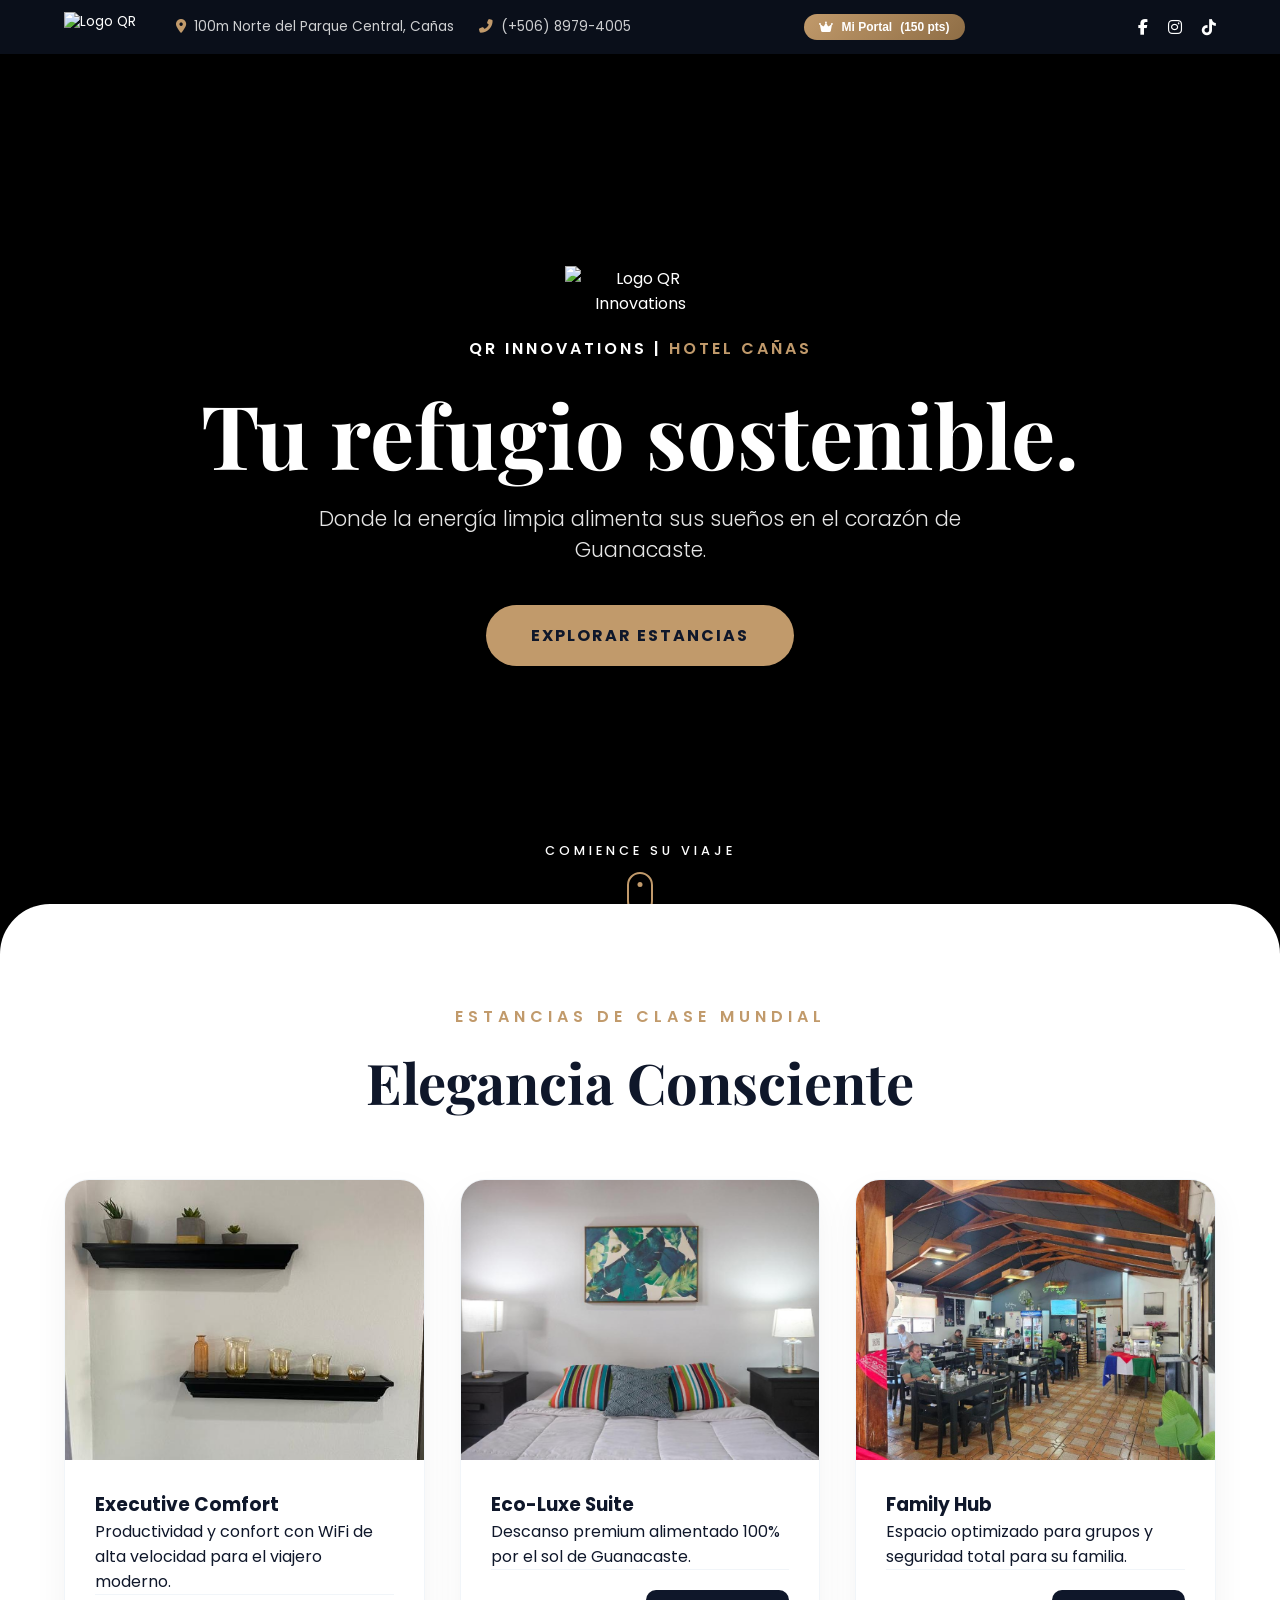
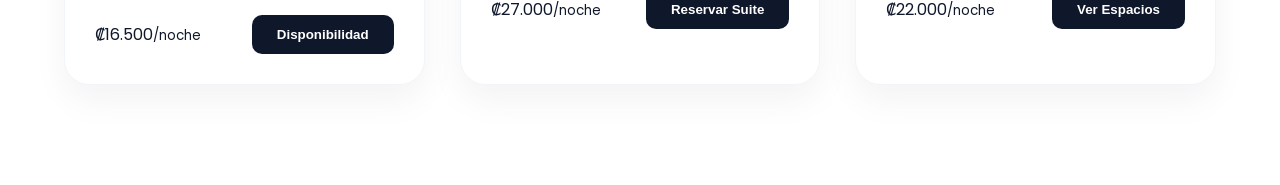
==== index.html @ e87ef554 "maqueta web para hotel canas" ====
<!DOCTYPE html>
<html lang="es">
<head>
    <meta charset="UTF-8">
    <meta name="viewport" content="width=device-width, initial-scale=1.0">
    <title>Hotel Cañas | Experiencia Sostenible</title>
    <link rel="icon" type="image/png" href="assets/Logo.png">
    
    <link rel="stylesheet" href="https://cdnjs.cloudflare.com/ajax/libs/font-awesome/6.4.0/css/all.min.css">
    <link rel="stylesheet" href="style.css">
    <link href="https://fonts.googleapis.com/css2?family=Playfair+Display:wght@700&family=Poppins:wght@300;400;600&display=swap" rel="stylesheet">
</head>
<body>

    <div class="top-bar">
        <div class="top-bar-container">
            <div class="contact-info">
                <img src="assets/Logo.png" alt="Logo QR" style="height: 30px; width: auto; margin-right: 15px; vertical-align: middle;">
                <a href="#" target="_blank"><i class="fas fa-map-marker-alt"></i> 100m Norte del Parque Central, Cañas</a>
                <a href="tel:+50689794005"><i class="fas fa-phone-alt"></i> (+506) 8979-4005</a>
            </div>
            
            <div class="user-access">
                <button class="btn-loyalty" id="loyaltyTrigger">
                    <i class="fas fa-crown"></i> Mi Portal <span>(150 pts)</span>
                </button>
            </div>

            <div class="social-links">
                <a href="#"><i class="fab fa-facebook-f"></i></a>
                <a href="#"><i class="fab fa-instagram"></i></a>
                <a href="#"><i class="fab fa-tiktok"></i></a>
            </div>
        </div>
    </div>

    <header class="hero-impact">
        <video autoplay muted loop playsinline id="hero-video">
            <source src="assets/PlayaVideo1.mp4" type="video/mp4">
        </video>
        <div class="layer-overlay"></div>
        
        <div class="hero-content-impact">
            <img src="assets/Logo.png" alt="Logo QR Innovations" style="max-width: 150px; margin-bottom: 20px; filter: drop-shadow(0 5px 15px rgba(0,0,0,0.5));">
            <div class="logo-top">QR INNOVATIONS | <span>Hotel Cañas</span></div>
            <h1>Tu refugio sostenible.</h1>
            <p>Donde la energía limpia alimenta sus sueños en el corazón de Guanacaste.</p>
            <a href="#rooms" class="btn-wow">Explorar Estancias</a>
        </div>

        <div class="scroll-down-wrapper" id="scrollArrow">
            <span>Comience su viaje</span>
            <div class="icon-scroll"></div>
        </div>
    </header>

    <section id="rooms" class="section-rooms">
        <div class="container">
            <span class="pre-title">Estancias de Clase Mundial</span>
            <h2 class="main-title">Elegancia Consciente</h2>
            <div class="rooms-grid">
                <div class="room-card-premium">
                    <div class="room-img-wrapper">
                        <img src="assets/305399201.jpg" alt="Executive">
                        <div class="room-badge">Más buscada</div>
                    </div>
                    <div class="room-details">
                        <h3>Executive Comfort</h3>
                        <p>Productividad y confort con WiFi de alta velocidad para el viajero moderno.</p>
                        <div class="room-footer">
                            <span class="price">₡16.500<small>/noche</small></span>
                            <button class="btn-book-gold">Disponibilidad</button>
                        </div>
                    </div>
                </div>
                <div class="room-card-premium featured">
                    <div class="room-img-wrapper">
                        <img src="assets/373842925.jpg" alt="Eco-Luxe">
                        <div class="room-badge-gold">Recomendada</div>
                    </div>
                    <div class="room-details">
                        <h3>Eco-Luxe Suite</h3>
                        <p>Descanso premium alimentado 100% por el sol de Guanacaste.</p>
                        <div class="room-footer">
                            <span class="price">₡27.000<small>/noche</small></span>
                            <button class="btn-book-gold">Reservar Suite</button>
                        </div>
                    </div>
                </div>
                <div class="room-card-premium">
                    <div class="room-img-wrapper">
                        <img src="assets/730682092.jpg" alt="Family">
                    </div>
                    <div class="room-details">
                        <h3>Family Hub</h3>
                        <p>Espacio optimizado para grupos y seguridad total para su familia.</p>
                        <div class="room-footer">
                            <span class="price">₡22.000<small>/noche</small></span>
                            <button class="btn-book-gold">Ver Espacios</button>
                        </div>
                    </div>
                </div>
            </div>
        </div>
    </section>

    <div id="bookingModal" class="modal">
        <div class="modal-content">
            <span class="close-modal">&times;</span>
            
            <div id="step1-calendar">
                <div class="modal-header">
                    <h3>Reserve su Experiencia</h3>
                    <p>Seleccione sus fechas de estancia</p>
                </div>
                <div class="booking-grid">
                    <div class="calendar-wrapper">
                        <div class="calendar-header">
                            <span>Marzo 2026</span>
                        </div>
                        <div class="calendar-days">
                            <span>D</span><span>L</span><span>M</span><span>M</span><span>J</span><span>V</span><span>S</span>
                            <div class="days-grid">
                                <span class="past">1</span><span class="past">2</span><span class="past">3</span><span class="past">4</span><span class="past">5</span><span class="past">6</span><span class="past">7</span>
                                <span class="past">8</span><span class="current">9</span><span class="selected">10</span><span class="selected">11</span><span>12</span><span>13</span><span>14</span>
                                <span>15</span><span>16</span><span>17</span><span>18</span><span>19</span><span>20</span><span>21</span>
                                <span>22</span><span>23</span><span>24</span><span>25</span><span>26</span><span>27</span><span>28</span>
                            </div>
                        </div>
                    </div>

                    <form class="booking-form">
                        <div class="form-group">
                            <label>Huéspedes</label>
                            <select>
                                <option>2 Adultos</option>
                                <option>2 Adultos, 1 Niño</option>
                                <option>3 Adultos</option>
                            </select>
                        </div>
                        <div class="price-summary">
                            <div class="row"><span>₡27.000 x 2 noches</span> <span>₡54.000</span></div>
                            <div class="row"><span>Cargos por servicio</span> <span>₡0</span></div>
                            <div class="row total"><span>Total Estancia</span> <span>₡54.000</span></div>
                        </div>
                        <button type="button" class="btn-finalize" onclick="goToStep2()">Confirmar y Pagar</button>
                    </form>
                </div>
            </div>

            <div id="confirmationStep" class="confirm-container" style="display:none;">
                <div class="confirm-grid">
                    <div class="guest-details">
                        <h2>Casi listo, <span class="gold-text">asegure su lugar</span></h2>
                        <p class="subtitle">Complete sus datos para finalizar la reserva.</p>
                        <form class="premium-form">
                            <div class="input-row">
                                <div class="input-group">
                                    <label>Nombre Completo</label>
                                    <input type="text" placeholder="Ej. Juan Pérez">
                                </div>
                            </div>
                            <div class="input-row">
                                <div class="input-group">
                                    <label>Correo Electrónico</label>
                                    <input type="email" placeholder="nombre@ejemplo.com">
                                </div>
                                <div class="input-group">
                                    <label>Teléfono</label>
                                    <input type="tel" placeholder="+506 0000 0000">
                                </div>
                            </div>
                            <div class="input-group">
                                <label>Peticiones Especiales (Opcional)</label>
                                <textarea placeholder="¿Alguna alergia o preferencia de habitación?"></textarea>
                            </div>
                            <div class="payment-notice">
                                <i class="fas fa-shield-alt"></i>
                                <span>Pago seguro al llegar al hotel. No solicitamos tarjeta ahora.</span>
                            </div>
                            <button type="button" class="btn-finalize" onclick="showSuccess()">Finalizar Reserva</button>
                        </form>
                    </div>
                    <div class="booking-summary-card">
                        <div class="summary-img" style="background-image: url('assets/373842925.jpg');">
                            <span class="price-tag">₡27.000 / noche</span>
                        </div>
                        <div class="summary-content">
                            <h3>Eco-Luxe Suite</h3>
                            <div class="summary-info">
                                <div class="info-item"><i class="fas fa-calendar-check"></i> <span>10 Mar - 12 Mar (2 noches)</span></div>
                                <div class="info-item"><i class="fas fa-users"></i> <span>2 Adultos</span></div>
                                <div class="info-item"><i class="fas fa-leaf"></i> <span>Estancia Sostenible</span></div>
                            </div>
                            <div class="total-block">
                                <div class="total-row"><span>Subtotal</span><span>₡54.000</span></div>
                                <div class="total-row total-price"><span>Total</span><span>₡54.000</span></div>
                            </div>
                        </div>
                    </div>
                </div>
            </div>

            <div id="successStep" class="success-container" style="display:none;">
                <div class="success-content">
                    <div class="swal-icon-shaking">
                        <i class="fas fa-check-circle" style="font-size: 60px; color: #22c55e;"></i>
                    </div>
                    <h2>¡Reserva Confirmada!</h2>
                    <p>Todo está listo para su llegada al <strong>Hotel Cañas</strong>.</p>
                    <div class="ticket-summary" style="background: #f8fafc; padding: 20px; border-radius: 15px; margin: 20px 0; border: 2px dashed #ddd;">
                        <div class="ticket-header">
                            <span>Código de Reserva:</span>
                            <strong style="color: var(--gold);">#QR-2026-HC</strong>
                        </div>
                    </div>
                    <div class="success-actions">
                        <button class="btn-finalize" onclick="location.reload()">Regresar al Inicio</button>
                    </div>
                </div>
            </div>
        </div>
    </div>

    <div id="loyaltyModal" class="modal">
        <div class="modal-content loyalty-card">
            <span class="close-modal">&times;</span>
            <div class="loyalty-header">
                <div class="user-badge">Socio Oro</div>
                <h2>¡Bienvenido, Juan Pérez!</h2>
                <p>Tienes **150 puntos** acumulados.</p>
            </div>
            <div class="points-bar">
                <div class="progress" style="width: 75%;"></div>
                <span>Faltan 50 pts para una **Noche Gratis**</span>
            </div>
            <div class="benefits-grid">
                <div class="benefit-item">
                    <i class="fas fa-coffee"></i>
                    <span>Desayuno Gratis</span>
                </div>
                <div class="benefit-item">
                    <i class="fas fa-clock"></i>
                    <span>Late Check-out</span>
                </div>
            </div>
        </div>
    </div>

    <div id="metricsModal" class="modal">
        <div class="modal-content metrics-bg">
            <span class="close-modal">&times;</span>
            <div class="metrics-header">
                <h3>QR Dashboard | <span class="gold-text">Hotel Cañas</span></h3>
                <p>Reporte en Tiempo Real</p>
            </div>
            <div class="stats-grid">
                <div class="stat-card">
                    <small>Reservas hoy</small>
                    <strong>12</strong>
                </div>
                <div class="stat-card">
                    <small>Ingresos</small>
                    <strong>₡1.250.000</strong>
                </div>
            </div>
        </div>
    </div>

    <script src="script.js"></script>
</body>
</html>
---- style.css ----
/* PROYECTO: Hotel Cañas - QR Innovations 
   VERSION: Final Premium (Equilibrio Visual Total)
*/

:root {
    --gold: #C19A6B;
    --dark: #0f172a;
    --white: #ffffff;
    --transition: all 0.5s cubic-bezier(0.4, 0, 0.2, 1);
}

* { margin: 0; padding: 0; box-sizing: border-box; scroll-behavior: smooth; }
body { font-family: 'Poppins', sans-serif; background: #f8fafc; color: var(--dark); overflow-x: hidden; }

/* --- TOP BAR --- */
.top-bar { background: #0a0f1a; color: white; padding: 12px 5%; font-size: 0.85rem; position: relative; z-index: 100; }
.top-bar-container { max-width: 1400px; margin: 0 auto; display: flex; justify-content: space-between; align-items: center; }
.contact-info { display: flex; gap: 25px; }
.contact-info a { color: rgba(255,255,255,0.8); text-decoration: none; display: flex; align-items: center; gap: 8px; transition: 0.3s; }
.contact-info i { color: var(--gold); }
.social-links { display: flex; gap: 20px; }
.social-links a { color: white; text-decoration: none; transition: 0.3s; font-size: 1rem; }
.social-links a:hover { color: var(--gold); transform: translateY(-2px); }

/* --- HERO SECTION (CENTRE PERFECTO) --- */
.hero-impact {
    position: relative;
    height: 100vh;
    width: 100%;
    display: flex;
    flex-direction: column;
    align-items: center;
    overflow: hidden;
    background: #000;
}

#hero-video {
    position: absolute;
    top: 50%; left: 50%;
    min-width: 100%; min-height: 100%;
    transform: translate(-50%, -50%);
    z-index: 1;
    object-fit: cover;
}

.layer-overlay {
    position: absolute;
    top: 0; left: 0; width: 100%; height: 100%;
    background: linear-gradient(to bottom, rgba(0,0,0,0.2), rgba(0,0,0,0.8));
    z-index: 2;
}

/* El truco: Usamos flex-grow en elementos vacíos para centrar el bloque de texto */
.hero-impact::before {
    content: '';
    flex-grow: 1.2; /* Este espacio empuja el texto hacia abajo */
    z-index: 3;
}

.hero-content-impact {
    position: relative;
    z-index: 3;
    text-align: center;
    color: white;
    padding: 0 20px;
    flex-grow: 1; /* Este bloque ocupa el centro */
}

.logo-top { font-weight: 600; letter-spacing: 3px; margin-bottom: 25px; font-size: 1rem; text-transform: uppercase; }
.logo-top span { color: var(--gold); }

h1 { 
    font-family: 'Playfair Display', serif; 
    font-size: clamp(2.8rem, 8vw, 5.5rem); 
    line-height: 1.1; 
    margin-bottom: 20px; 
    text-shadow: 0 10px 30px rgba(0,0,0,0.5);
}

.hero-content-impact p { 
    font-size: 1.3rem; 
    font-weight: 300; 
    max-width: 750px; 
    margin: 0 auto 40px; 
    opacity: 0.9;
}

.btn-wow {
    display: inline-block;
    background: var(--gold);
    color: var(--dark);
    padding: 18px 45px;
    border-radius: 50px;
    text-decoration: none;
    font-weight: 700;
    text-transform: uppercase;
    letter-spacing: 2px;
    transition: var(--transition);
    box-shadow: 0 10px 20px rgba(0,0,0,0.3);
}

/* SCROLL INDICATOR (BAJO Y SEGURO) */
.scroll-down-wrapper {
    position: relative;
    z-index: 4;
    text-align: center;
    cursor: pointer;
    padding-bottom: 40px; /* Margen de seguridad con el borde inferior */
    width: 100%;
}

.scroll-down-wrapper span {
    color: white;
    font-size: 0.8rem;
    text-transform: uppercase;
    letter-spacing: 4px;
    display: block;
    margin-bottom: 12px;
    font-weight: 500;
}

.icon-scroll {
    width: 26px;
    height: 42px;
    border: 2px solid var(--gold);
    border-radius: 15px;
    margin: 0 auto;
    position: relative;
}

.icon-scroll::before {
    content: '';
    position: absolute;
    top: 8px; left: 50%;
    width: 5px; height: 5px;
    background: var(--gold);
    border-radius: 50%;
    transform: translateX(-50%);
    animation: scroll-anim 2s infinite;
}

@keyframes scroll-anim {
    0% { opacity: 1; top: 8px; }
    100% { opacity: 0; top: 25px; }
}

/* --- SECCIÓN HABITACIONES --- */
.section-rooms { 
    padding: 100px 5%; 
    background: white; 
    border-radius: 50px 50px 0 0; 
    margin-top: -50px; 
    position: relative; 
    z-index: 10; 
}

.container { max-width: 1300px; margin: 0 auto; }
.pre-title { display: block; text-align: center; color: var(--gold); letter-spacing: 5px; font-weight: 600; margin-bottom: 15px; text-transform: uppercase; }
.main-title { text-align: center; font-family: 'Playfair Display', serif; font-size: clamp(2.5rem, 5vw, 3.5rem); margin-bottom: 60px; }
.rooms-grid { display: grid; grid-template-columns: repeat(auto-fit, minmax(320px, 1fr)); gap: 35px; }
.room-card-premium { background: white; border-radius: 25px; overflow: hidden; box-shadow: 0 15px 35px rgba(0,0,0,0.05); transition: var(--transition); border: 1px solid #f1f5f9; }
.room-card-premium:hover { transform: translateY(-15px); box-shadow: 0 30px 60px rgba(0,0,0,0.1); }
.room-img-wrapper { height: 280px; overflow: hidden; position: relative; }
.room-img-wrapper img { width: 100%; height: 100%; object-fit: cover; transition: 0.8s; }
.room-card-premium:hover img { transform: scale(1.1); }
.room-details { padding: 30px; }
.room-footer { display: flex; justify-content: space-between; align-items: center; padding-top: 20px; border-top: 1px solid #f1f5f9; }
.btn-book-gold { background: var(--dark); color: white; border: none; padding: 12px 25px; border-radius: 10px; font-weight: 600; cursor: pointer; transition: 0.3s; }
/* ESTILOS DEL MODAL */
.modal {
    display: none; 
    position: fixed; 
    z-index: 2000; 
    left: 0; top: 0; width: 100%; height: 100%;
    background-color: rgba(0,0,0,0.8);
    backdrop-filter: blur(8px);
    align-items: center; justify-content: center;
}

.modal-content {
    background: white;
    padding: 40px;
    border-radius: 30px;
    width: 90%; max-width: 800px;
    position: relative;
    animation: modalAppear 0.4s ease-out;
}

@keyframes modalAppear {
    from { transform: translateY(50px); opacity: 0; }
    to { transform: translateY(0); opacity: 1; }
}

.close-modal {
    position: absolute; right: 25px; top: 20px;
    font-size: 30px; cursor: pointer; color: #999;
}

.modal-header { text-align: center; margin-bottom: 30px; }
.modal-header h3 { font-family: 'Playfair Display', serif; font-size: 2rem; }

.booking-grid { display: grid; grid-template-columns: 1fr 1fr; gap: 30px; }

/* Calendario */
.calendar-wrapper { border: 1px solid #eee; padding: 20px; border-radius: 15px; }
.calendar-header { text-align: center; font-weight: 600; margin-bottom: 15px; }
.days-grid { display: grid; grid-template-columns: repeat(7, 1fr); text-align: center; gap: 10px; }
.days-grid span { padding: 8px; border-radius: 5px; font-size: 0.9rem; }
.past { color: #ccc; text-decoration: line-through; }
.selected { background: var(--gold); color: white; font-weight: 700; }
.current { border: 1px solid var(--gold); }

/* Formulario */
.booking-form { display: flex; flex-direction: column; justify-content: space-between; }
.form-group label { display: block; margin-bottom: 8px; font-weight: 600; }
.form-group select { width: 100%; padding: 12px; border-radius: 10px; border: 1px solid #ddd; }

.price-summary { background: #f9f9f9; padding: 20px; border-radius: 15px; margin: 20px 0; }
.row { display: flex; justify-content: space-between; margin-bottom: 10px; font-size: 0.9rem; }
.total { border-top: 1px solid #ddd; pt: 10px; font-weight: 800; font-size: 1.1rem; color: var(--dark); }

.btn-confirm {
    background: var(--dark); color: white; border: none; padding: 15px;
    border-radius: 12px; font-weight: 700; cursor: pointer; transition: 0.3s;
}
.btn-confirm:hover { background: var(--gold); }

@media (max-width: 600px) { .booking-grid { grid-template-columns: 1fr; } }

/* --- MEJORA DEL CALENDARIO --- */
.calendar-header { 
    text-align: center; 
    font-weight: 700; 
    margin-bottom: 20px;
    font-size: 1.1rem;
    color: var(--dark);
    text-transform: uppercase;
    letter-spacing: 1px;
}

/* Quitamos el borde de botón al texto del mes */
.calendar-header button {
    background: none;
    border: none;
    font: inherit;
    color: inherit;
    cursor: default;
}

/* --- MEJORA DEL SELECT (HUÉSPEDES) --- */
.form-group select { 
    width: 100%; 
    padding: 15px; 
    border-radius: 12px; 
    border: 2px solid #f1f5f9; 
    background-color: #f8fafc;
    font-family: 'Poppins', sans-serif;
    font-size: 1rem;
    color: var(--dark);
    appearance: none; /* Quitamos la flecha por defecto */
    background-image: url("data:image/svg+xml,%3Csvg xmlns='http://www.w3.org/2000/svg' width='12' height='12' fill='%23C19A6B' viewBox='0 0 16 16'%3E%3Cpath d='M7.247 11.14 2.451 5.658C2.185 5.355 2.403 5 2.8 5h9.4c.397 0 .615.355.349.658l-4.796 5.482a.5.5 0 0 1-.706 0z'/%3E%3C/svg%3E");
    background-repeat: no-repeat;
    background-position: calc(100% - 20px) center;
    cursor: pointer;
    transition: all 0.3s;
}

.form-group select:focus {
    outline: none;
    border-color: var(--gold);
    background-color: white;
    box-shadow: 0 0 0 4px rgba(193, 154, 107, 0.1);
}

/* --- AJUSTE DE DÍAS --- */
.calendar-days span {
    font-weight: 600;
    color: #94a3b8;
    margin-bottom: 10px;
    display: inline-block;
}

.days-grid span {
    display: flex;
    align-items: center;
    justify-content: center;
    height: 35px;
    width: 35px;
    margin: 0 auto;
    transition: 0.3s;
    cursor: pointer;
}

.days-grid span:not(.past):not(.selected):hover {
    background: #f1f5f9;
    color: var(--gold);
}

/* --- CONFIRMACIÓN DE RESERVA --- */
.confirm-container {
    max-width: 1100px;
    margin: 50px auto;
    padding: 20px;
    animation: fadeIn 0.5s ease;
}

.confirm-grid {
    display: grid;
    grid-template-columns: 1.5fr 1fr;
    gap: 40px;
    align-items: start;
}

.gold-text { color: var(--gold); }
.subtitle { color: #64748b; margin-bottom: 30px; }

/* Formulario */
.premium-form .input-group { margin-bottom: 20px; }
.premium-form label { display: block; margin-bottom: 8px; font-weight: 600; font-size: 0.9rem; }
.premium-form input, .premium-form textarea {
    width: 100%;
    padding: 12px 15px;
    border: 2px solid #f1f5f9;
    border-radius: 10px;
    font-family: inherit;
    transition: 0.3s;
}
.premium-form input:focus { border-color: var(--gold); outline: none; background: #fff; }

.input-row { display: grid; grid-template-columns: 1fr 1fr; gap: 20px; }

.payment-notice {
    background: #f0fdf4;
    color: #166534;
    padding: 15px;
    border-radius: 10px;
    margin: 25px 0;
    display: flex;
    align-items: center;
    gap: 10px;
    font-size: 0.9rem;
}

.btn-finalize {
    width: 100%;
    background: var(--dark);
    color: white;
    padding: 18px;
    border: none;
    border-radius: 12px;
    font-weight: 700;
    font-size: 1.1rem;
    cursor: pointer;
    transition: 0.3s;
}
.btn-finalize:hover { background: var(--gold); transform: translateY(-3px); }

/* Card de Resumen */
.booking-summary-card {
    background: white;
    border-radius: 20px;
    overflow: hidden;
    box-shadow: 0 20px 40px rgba(0,0,0,0.1);
}

.summary-img { height: 180px; background-size: cover; background-position: center; position: relative; }
.price-tag { position: absolute; bottom: 15px; right: 15px; background: var(--gold); color: white; padding: 5px 15px; border-radius: 5px; font-weight: 600; }

.summary-content { padding: 25px; }
.summary-content h3 { margin-bottom: 20px; font-family: 'Playfair Display', serif; }

.info-item { display: flex; align-items: center; gap: 12px; margin-bottom: 12px; color: #475569; font-size: 0.9rem; }
.info-item i { color: var(--gold); }

.total-block { margin-top: 25px; padding-top: 20px; border-top: 2px dashed #f1f5f9; }
.total-row { display: flex; justify-content: space-between; margin-bottom: 10px; }
.total-price { font-size: 1.4rem; font-weight: 800; color: var(--dark); margin-top: 10px; }

@media (max-width: 850px) { .confirm-grid { grid-template-columns: 1fr; } }

/* --- PANTALLA DE ÉXITO --- */
.success-container {
    text-align: center;
    padding: 40px 20px;
    animation: scaleIn 0.5s cubic-bezier(0.175, 0.885, 0.32, 1.275);
}

@keyframes scaleIn {
    from { transform: scale(0.8); opacity: 0; }
    to { transform: scale(1); opacity: 1; }
}

.swal-icon-shaking i {
    font-size: 80px;
    color: #22c55e; /* Verde éxito */
    margin-bottom: 20px;
    display: inline-block;
}

.success-content h2 {
    font-family: 'Playfair Display', serif;
    font-size: 2.5rem;
    margin-bottom: 10px;
    color: var(--dark);
}

.ticket-summary {
    background: #f8fafc;
    border: 2px dashed #e2e8f0;
    border-radius: 15px;
    margin: 30px auto;
    max-width: 450px;
    padding: 20px;
}

.ticket-header {
    border-bottom: 1px solid #e2e8f0;
    padding-bottom: 15px;
    margin-bottom: 15px;
}

.ticket-header strong { color: var(--gold); font-size: 1.2rem; }

.success-actions {
    display: flex;
    gap: 15px;
    justify-content: center;
    margin-top: 30px;
}

.btn-print {
    background: white;
    border: 2px solid #ddd;
    padding: 12px 25px;
    border-radius: 10px;
    cursor: pointer;
    font-weight: 600;
}

.btn-close-final {
    background: var(--dark);
    color: white;
    border: none;
    padding: 12px 30px;
    border-radius: 10px;
    cursor: pointer;
    font-weight: 600;
}

.whatsapp-note {
    margin-top: 40px;
    font-size: 0.9rem;
    color: #64748b;
}

.whatsapp-note i { color: #25D366; }

/* BOTÓN LOYALTY TOP BAR */
.btn-loyalty {
    background: linear-gradient(135deg, var(--gold), #8e6d45);
    color: white; border: none; padding: 6px 15px; border-radius: 20px;
    font-size: 0.75rem; font-weight: 600; cursor: pointer; display: flex; align-items: center; gap: 8px;
}

/* PORTAL DE LEALTAD */
.loyalty-header { text-align: center; margin-bottom: 25px; }
.user-badge { background: #ffd700; color: #000; display: inline-block; padding: 4px 12px; border-radius: 50px; font-size: 0.7rem; font-weight: 800; margin-bottom: 10px; }
.points-bar { background: #eee; height: 12px; border-radius: 10px; position: relative; margin: 30px 0; }
.progress { background: var(--gold); height: 100%; border-radius: 10px; transition: 1s ease-in-out; }
.points-bar span { position: absolute; top: 18px; width: 100%; text-align: center; font-size: 0.8rem; color: #666; }

.benefits-grid { display: grid; grid-template-columns: 1fr 1fr; gap: 15px; margin-top: 40px; }
.benefit-item { border: 1px solid #eee; padding: 15px; border-radius: 15px; text-align: center; font-size: 0.8rem; }
.benefit-item.active { border-color: var(--gold); background: #fffdf9; }
.benefit-item.locked { opacity: 0.5; background: #f5f5f5; }
.benefit-item i { font-size: 1.5rem; color: var(--gold); margin-bottom: 8px; display: block; }

/* DASHBOARD DE MÉTRICAS */
.metrics-bg { background: #0f172a; color: white; border: 1px solid var(--gold); }
.metrics-header h3 { font-family: 'Playfair Display', serif; }
.stats-grid { display: grid; grid-template-columns: repeat(3, 1fr); gap: 15px; margin-top: 30px; }
.stat-card { background: rgba(255,255,255,0.05); padding: 15px; border-radius: 12px; border-left: 3px solid var(--gold); }
.stat-card strong { display: block; font-size: 1.2rem; margin: 5px 0; color: var(--gold); }
.stat-card span.up { color: #22c55e; font-size: 0.7rem; }

/* --- CORRECCIÓN DE TAMAÑO GRÁFICO CIRCULAR --- */

/* Mantenemos el contenedor blanco del mismo tamaño que los otros */
.chart-box {
    background: white;
    padding: 30px;
    border-radius: 20px;
    box-shadow: 0 10px 30px rgba(0,0,0,0.03);
    /* Aseguramos que el contenido se centre */
    display: flex;
    flex-direction: column;
    align-items: center; 
}

/* Reducimos el tamaño del canvas circular (Paso de 100% a 70%) */
.chart-box canvas[id="roomPrefChart"] {
    max-width: 70% !important; /* Limitamos el ancho para que no choque con los bordes */
    height: auto !important;
    margin: 0 auto; /* Centrado perfecto */
}
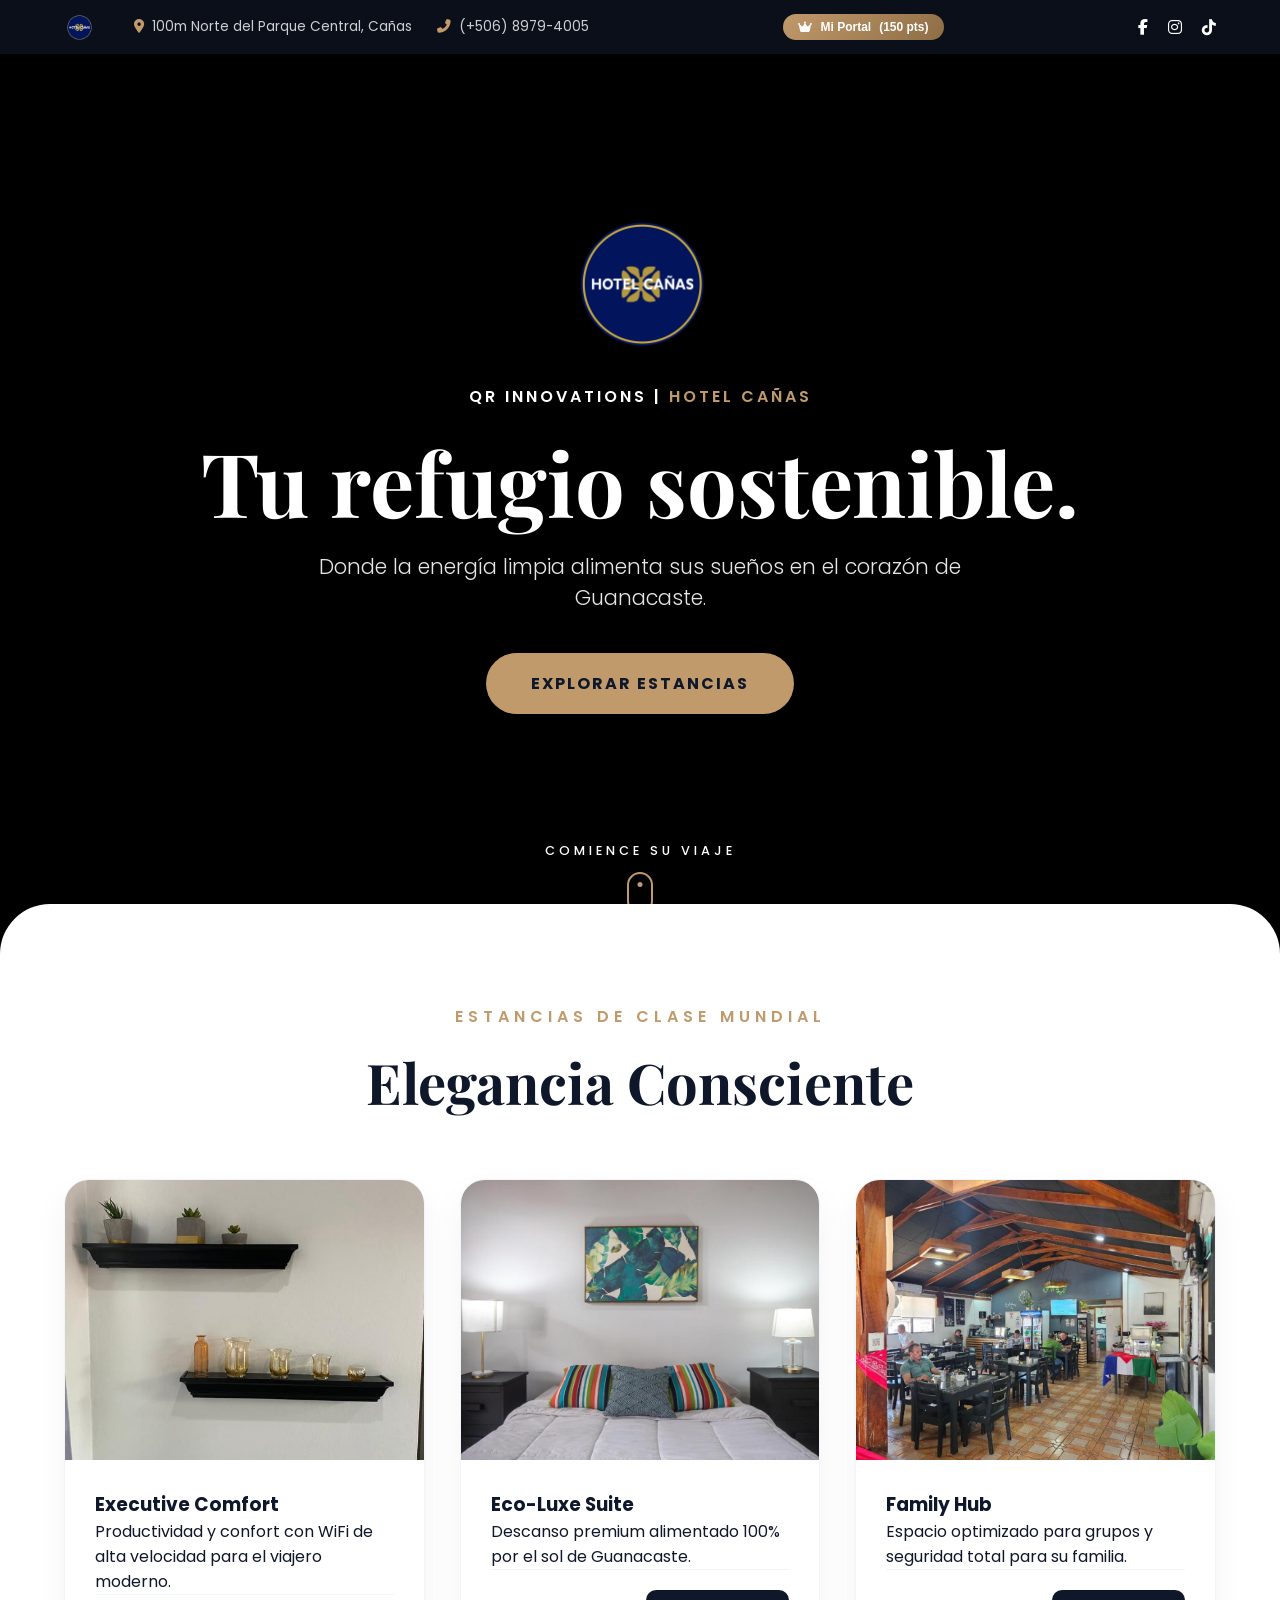
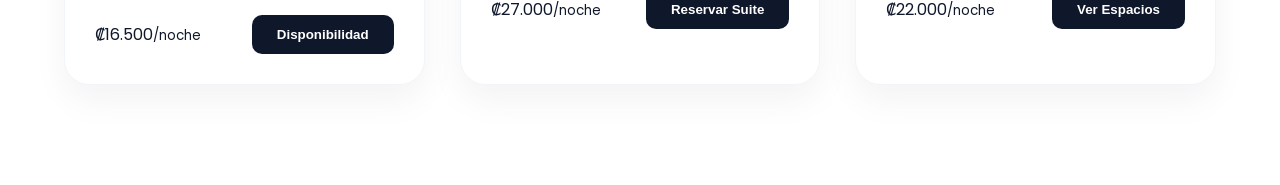
==== commit 467ffe85: "aaaaaaa" ====
--- a/index.html
+++ b/index.html
@@ -4,7 +4,7 @@
     <meta charset="UTF-8">
     <meta name="viewport" content="width=device-width, initial-scale=1.0">
     <title>Hotel Cañas | Experiencia Sostenible</title>
-    <link rel="icon" type="image/png" href="assets/Logo.png">
+    <link rel="icon" type="image/png" href="./assets/logo.png">
     
     <link rel="stylesheet" href="https://cdnjs.cloudflare.com/ajax/libs/font-awesome/6.4.0/css/all.min.css">
     <link rel="stylesheet" href="style.css">
@@ -15,7 +15,7 @@
     <div class="top-bar">
         <div class="top-bar-container">
             <div class="contact-info">
-                <img src="assets/Logo.png" alt="Logo QR" style="height: 30px; width: auto; margin-right: 15px; vertical-align: middle;">
+                <img src="./assets/logo.png" alt="Logo QR" style="height: 30px; width: auto; margin-right: 15px; vertical-align: middle;">
                 <a href="#" target="_blank"><i class="fas fa-map-marker-alt"></i> 100m Norte del Parque Central, Cañas</a>
                 <a href="tel:+50689794005"><i class="fas fa-phone-alt"></i> (+506) 8979-4005</a>
             </div>
@@ -36,20 +36,20 @@
 
     <header class="hero-impact">
         <video autoplay muted loop playsinline id="hero-video">
-            <source src="assets/PlayaVideo1.mp4" type="video/mp4">
+            <source src="./assets/PlayaVideo1.mp4" type="video/mp4">
         </video>
         <div class="layer-overlay"></div>
         
         <div class="hero-content-impact">
-            <img src="assets/Logo.png" alt="Logo QR Innovations" style="max-width: 150px; margin-bottom: 20px; filter: drop-shadow(0 5px 15px rgba(0,0,0,0.5));">
+            <img src="./assets/logo.png" alt="Logo QR Innovations" style="max-width: 150px; margin-bottom: 20px; filter: drop-shadow(0 5px 15px rgba(0,0,0,0.5));">
             <div class="logo-top">QR INNOVATIONS | <span>Hotel Cañas</span></div>
             <h1>Tu refugio sostenible.</h1>
             <p>Donde la energía limpia alimenta sus sueños en el corazón de Guanacaste.</p>
-            <a href="#rooms" class="btn-wow">Explorar Estancias</a>
+            <a href="#rooms" class="btn-wow">EXPLORAR ESTANCIAS</a>
         </div>
 
         <div class="scroll-down-wrapper" id="scrollArrow">
-            <span>Comience su viaje</span>
+            <span>COMIENCE SU VIAJE</span>
             <div class="icon-scroll"></div>
         </div>
     </header>
@@ -61,7 +61,7 @@
             <div class="rooms-grid">
                 <div class="room-card-premium">
                     <div class="room-img-wrapper">
-                        <img src="assets/305399201.jpg" alt="Executive">
+                        <img src="./assets/305399201.jpg" alt="Executive">
                         <div class="room-badge">Más buscada</div>
                     </div>
                     <div class="room-details">
@@ -75,7 +75,7 @@
                 </div>
                 <div class="room-card-premium featured">
                     <div class="room-img-wrapper">
-                        <img src="assets/373842925.jpg" alt="Eco-Luxe">
+                        <img src="./assets/373842925.jpg" alt="Eco-Luxe">
                         <div class="room-badge-gold">Recomendada</div>
                     </div>
                     <div class="room-details">
@@ -89,7 +89,7 @@
                 </div>
                 <div class="room-card-premium">
                     <div class="room-img-wrapper">
-                        <img src="assets/730682092.jpg" alt="Family">
+                        <img src="./assets/730682092.jpg" alt="Family">
                     </div>
                     <div class="room-details">
                         <h3>Family Hub</h3>
@@ -115,9 +115,7 @@
                 </div>
                 <div class="booking-grid">
                     <div class="calendar-wrapper">
-                        <div class="calendar-header">
-                            <span>Marzo 2026</span>
-                        </div>
+                        <div class="calendar-header"><span>Marzo 2026</span></div>
                         <div class="calendar-days">
                             <span>D</span><span>L</span><span>M</span><span>M</span><span>J</span><span>V</span><span>S</span>
                             <div class="days-grid">
@@ -128,15 +126,10 @@
                             </div>
                         </div>
                     </div>
-
                     <form class="booking-form">
                         <div class="form-group">
                             <label>Huéspedes</label>
-                            <select>
-                                <option>2 Adultos</option>
-                                <option>2 Adultos, 1 Niño</option>
-                                <option>3 Adultos</option>
-                            </select>
+                            <select><option>2 Adultos</option><option>2 Adultos, 1 Niño</option><option>3 Adultos</option></select>
                         </div>
                         <div class="price-summary">
                             <div class="row"><span>₡27.000 x 2 noches</span> <span>₡54.000</span></div>
@@ -154,46 +147,25 @@
                         <h2>Casi listo, <span class="gold-text">asegure su lugar</span></h2>
                         <p class="subtitle">Complete sus datos para finalizar la reserva.</p>
                         <form class="premium-form">
+                            <div class="input-group"><label>Nombre Completo</label><input type="text" placeholder="Ej. Juan Pérez"></div>
                             <div class="input-row">
-                                <div class="input-group">
-                                    <label>Nombre Completo</label>
-                                    <input type="text" placeholder="Ej. Juan Pérez">
-                                </div>
-                            </div>
-                            <div class="input-row">
-                                <div class="input-group">
-                                    <label>Correo Electrónico</label>
-                                    <input type="email" placeholder="nombre@ejemplo.com">
-                                </div>
-                                <div class="input-group">
-                                    <label>Teléfono</label>
-                                    <input type="tel" placeholder="+506 0000 0000">
-                                </div>
-                            </div>
-                            <div class="input-group">
-                                <label>Peticiones Especiales (Opcional)</label>
-                                <textarea placeholder="¿Alguna alergia o preferencia de habitación?"></textarea>
-                            </div>
-                            <div class="payment-notice">
-                                <i class="fas fa-shield-alt"></i>
-                                <span>Pago seguro al llegar al hotel. No solicitamos tarjeta ahora.</span>
-                            </div>
+                                <div class="input-group"><label>Correo Electrónico</label><input type="email" placeholder="nombre@ejemplo.com"></div>
+                                <div class="input-group"><label>Teléfono</label><input type="tel" placeholder="+506 0000 0000"></div>
+                            </div>
+                            <div class="input-group"><label>Peticiones Especiales</label><textarea placeholder="Opcional"></textarea></div>
+                            <div class="payment-notice"><i class="fas fa-shield-alt"></i><span>Pago seguro al llegar al hotel.</span></div>
                             <button type="button" class="btn-finalize" onclick="showSuccess()">Finalizar Reserva</button>
                         </form>
                     </div>
                     <div class="booking-summary-card">
-                        <div class="summary-img" style="background-image: url('assets/373842925.jpg');">
-                            <span class="price-tag">₡27.000 / noche</span>
-                        </div>
+                        <div class="summary-img" style="background-image: url('./assets/373842925.jpg');"></div>
                         <div class="summary-content">
                             <h3>Eco-Luxe Suite</h3>
                             <div class="summary-info">
-                                <div class="info-item"><i class="fas fa-calendar-check"></i> <span>10 Mar - 12 Mar (2 noches)</span></div>
+                                <div class="info-item"><i class="fas fa-calendar-check"></i> <span>10 - 12 Mar</span></div>
                                 <div class="info-item"><i class="fas fa-users"></i> <span>2 Adultos</span></div>
-                                <div class="info-item"><i class="fas fa-leaf"></i> <span>Estancia Sostenible</span></div>
                             </div>
                             <div class="total-block">
-                                <div class="total-row"><span>Subtotal</span><span>₡54.000</span></div>
                                 <div class="total-row total-price"><span>Total</span><span>₡54.000</span></div>
                             </div>
                         </div>
@@ -201,23 +173,15 @@
                 </div>
             </div>
 
-            <div id="successStep" class="success-container" style="display:none;">
-                <div class="success-content">
-                    <div class="swal-icon-shaking">
-                        <i class="fas fa-check-circle" style="font-size: 60px; color: #22c55e;"></i>
-                    </div>
-                    <h2>¡Reserva Confirmada!</h2>
-                    <p>Todo está listo para su llegada al <strong>Hotel Cañas</strong>.</p>
-                    <div class="ticket-summary" style="background: #f8fafc; padding: 20px; border-radius: 15px; margin: 20px 0; border: 2px dashed #ddd;">
-                        <div class="ticket-header">
-                            <span>Código de Reserva:</span>
-                            <strong style="color: var(--gold);">#QR-2026-HC</strong>
-                        </div>
-                    </div>
-                    <div class="success-actions">
-                        <button class="btn-finalize" onclick="location.reload()">Regresar al Inicio</button>
-                    </div>
-                </div>
+            <div id="successStep" class="success-container" style="display:none; text-align: center; padding: 40px;">
+                <i class="fas fa-check-circle" style="font-size: 70px; color: #22c55e; margin-bottom: 20px;"></i>
+                <h2>¡Reserva Confirmada!</h2>
+                <p>Todo listo para su llegada al <strong>Hotel Cañas</strong>.</p>
+                <div class="ticket-summary" style="background: #f8fafc; padding: 20px; border-radius: 15px; margin: 25px 0; border: 2px dashed #ddd;">
+                    <span>Código de Reserva:</span><br>
+                    <strong style="color: var(--gold); font-size: 1.2rem;">#QR-2026-HC</strong>
+                </div>
+                <button class="btn-finalize" onclick="location.reload()">Regresar al Inicio</button>
             </div>
         </div>
     </div>
@@ -230,19 +194,11 @@
                 <h2>¡Bienvenido, Juan Pérez!</h2>
                 <p>Tienes **150 puntos** acumulados.</p>
             </div>
-            <div class="points-bar">
-                <div class="progress" style="width: 75%;"></div>
-                <span>Faltan 50 pts para una **Noche Gratis**</span>
-            </div>
+            <div class="points-bar"><div class="progress" style="width: 75%;"></div><span>Faltan 50 pts para una **Noche Gratis**</span></div>
             <div class="benefits-grid">
-                <div class="benefit-item">
-                    <i class="fas fa-coffee"></i>
-                    <span>Desayuno Gratis</span>
-                </div>
-                <div class="benefit-item">
-                    <i class="fas fa-clock"></i>
-                    <span>Late Check-out</span>
-                </div>
+                <div class="benefit-item active"><i class="fas fa-coffee"></i><span>Desayuno Gratis</span></div>
+                <div class="benefit-item"><i class="fas fa-clock"></i><span>Late Check-out</span></div>
+                <div class="benefit-item locked"><i class="fas fa-concierge-bell"></i><span>Upgrade</span></div>
             </div>
         </div>
     </div>
@@ -250,23 +206,15 @@
     <div id="metricsModal" class="modal">
         <div class="modal-content metrics-bg">
             <span class="close-modal">&times;</span>
-            <div class="metrics-header">
-                <h3>QR Dashboard | <span class="gold-text">Hotel Cañas</span></h3>
-                <p>Reporte en Tiempo Real</p>
-            </div>
+            <div class="metrics-header"><h3>Dashboard | <span class="gold-text">Hotel Cañas</span></h3></div>
             <div class="stats-grid">
-                <div class="stat-card">
-                    <small>Reservas hoy</small>
-                    <strong>12</strong>
-                </div>
-                <div class="stat-card">
-                    <small>Ingresos</small>
-                    <strong>₡1.250.000</strong>
-                </div>
-            </div>
-        </div>
-    </div>
-
-    <script src="script.js"></script>
+                <div class="stat-card"><small>Reservas hoy</small><strong>12</strong><span class="up">+15%</span></div>
+                <div class="stat-card"><small>Ingresos Marzo</small><strong>₡1.250.000</strong></div>
+                <div class="stat-card"><small>Lealtad</small><strong>85%</strong></div>
+            </div>
+        </div>
+    </div>
+
+    <script src="./script.js"></script>
 </body>
 </html>
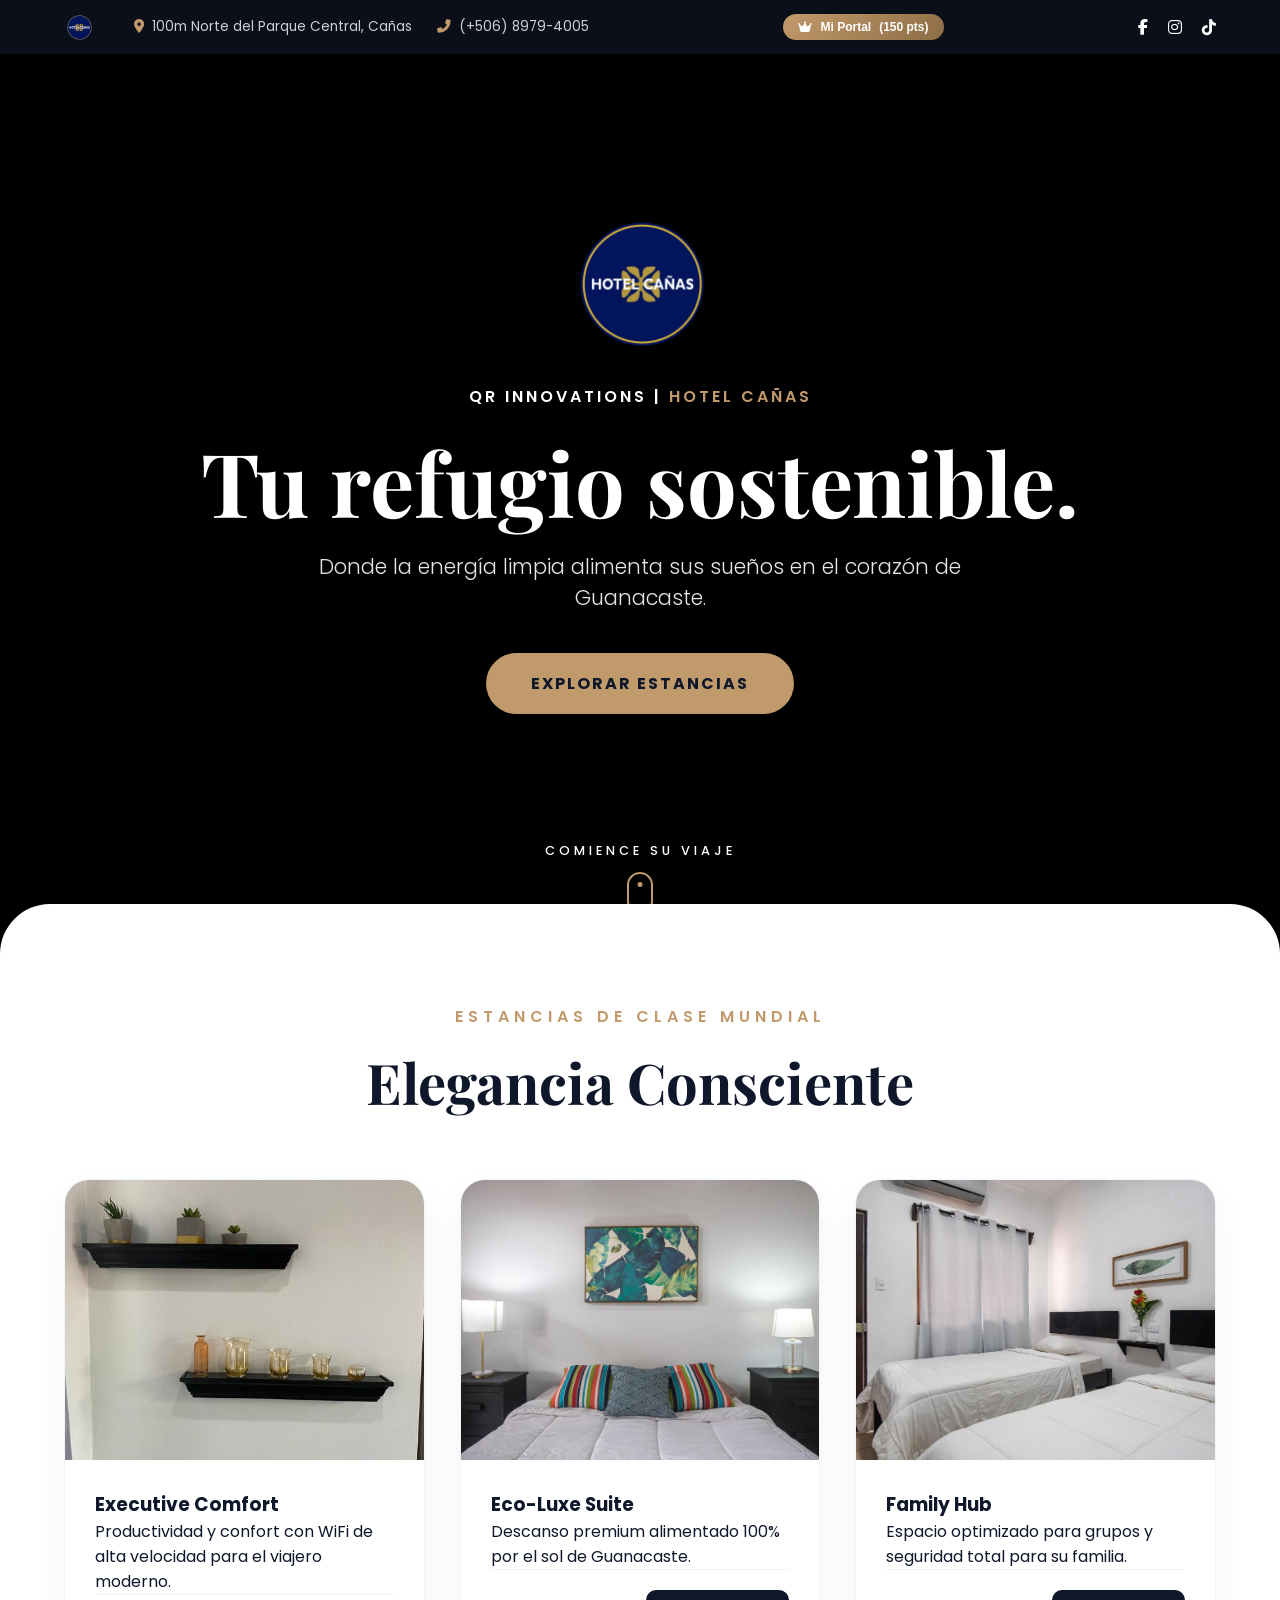
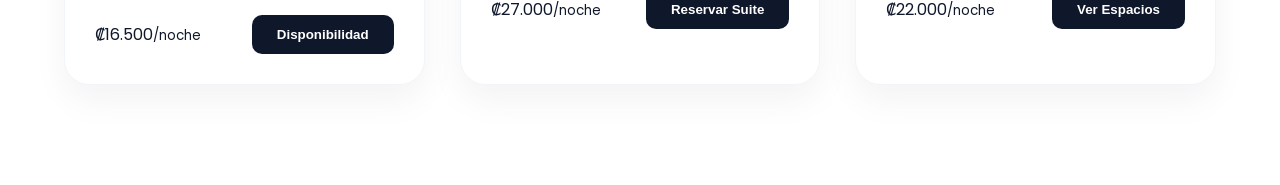
==== commit 9e221ab4: "cambios en imagenes" ====
--- a/index.html
+++ b/index.html
@@ -89,7 +89,7 @@
                 </div>
                 <div class="room-card-premium">
                     <div class="room-img-wrapper">
-                        <img src="./assets/730682092.jpg" alt="Family">
+                        <img src="./assets/373852225.jpg" alt="Family">
                     </div>
                     <div class="room-details">
                         <h3>Family Hub</h3>
